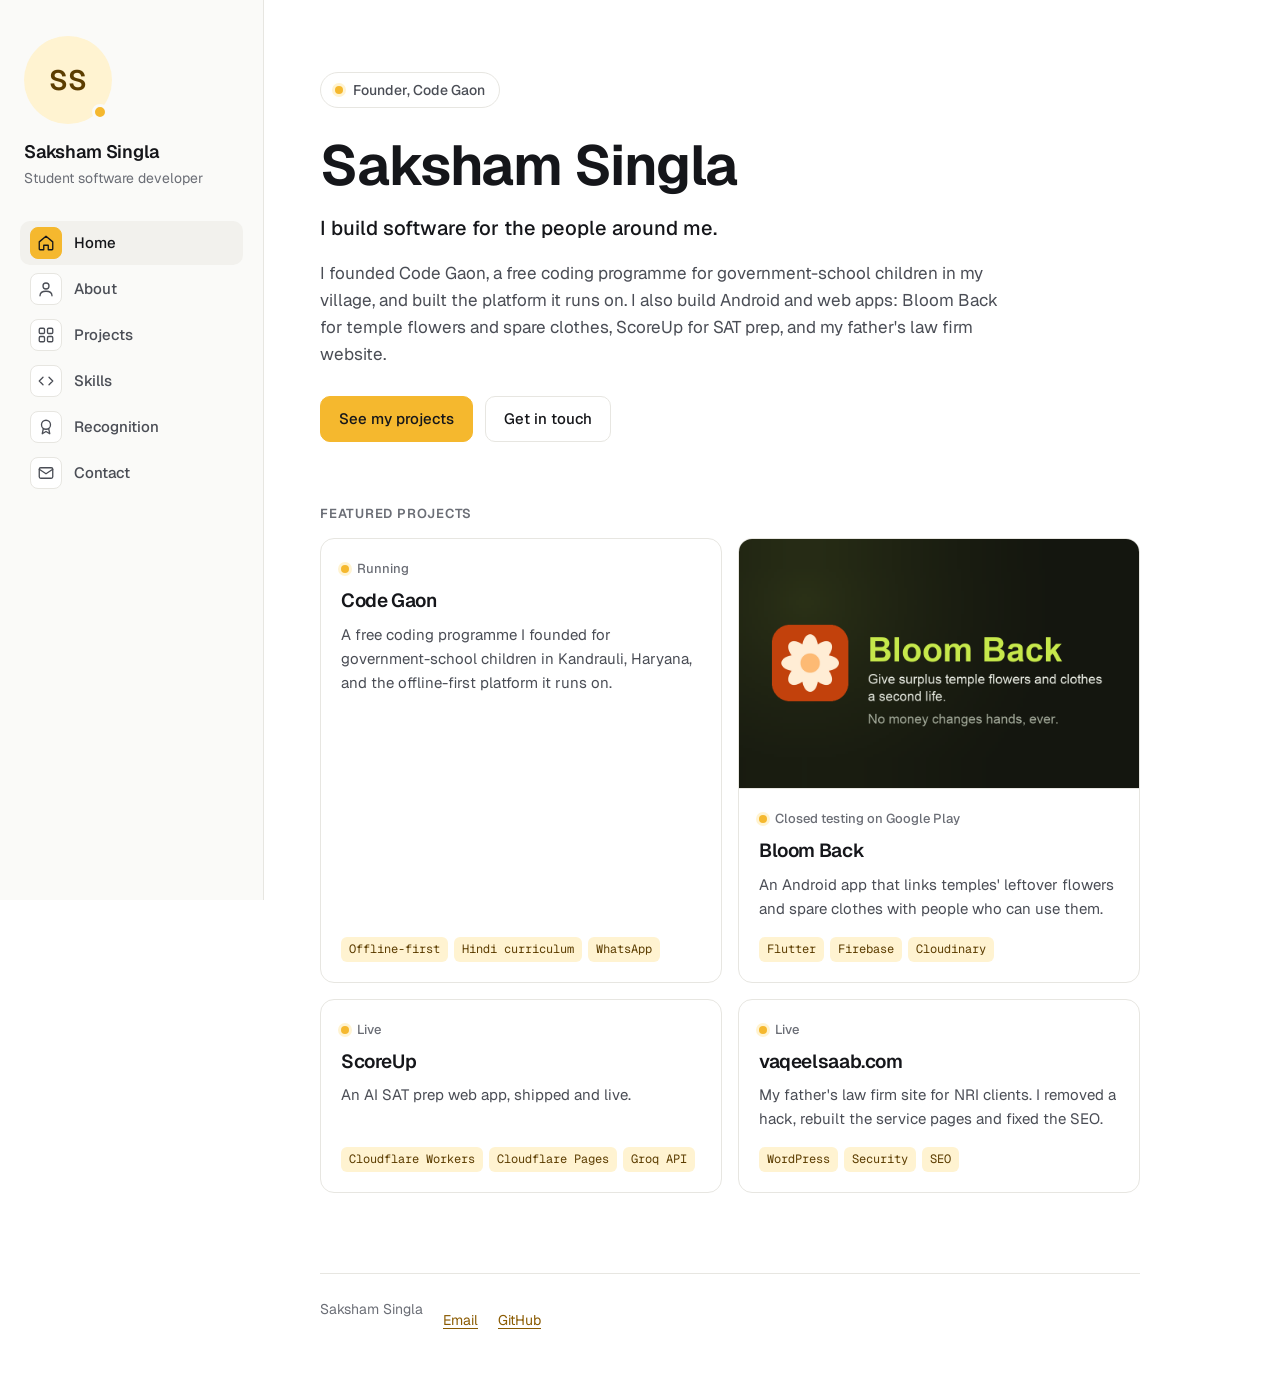
==== index.html @ 0340c80e "Build portfolio site" ====
<!doctype html>
<html lang="en">
<head>
  <meta charset="utf-8">
  <meta name="viewport" content="width=device-width, initial-scale=1">
  <title>Saksham Singla</title>
  <meta name="description" content="Saksham Singla, student software developer. Founder of Code Gaon; builder of Bloom Back and ScoreUp.">
  <meta name="theme-color" content="#FFFFFF">
  <meta property="og:title" content="Saksham Singla">
  <meta property="og:description" content="Saksham Singla, student software developer. Founder of Code Gaon; builder of Bloom Back and ScoreUp.">
  <meta property="og:type" content="website">
  <link rel="icon" href="favicon.svg" type="image/svg+xml">
  <link rel="preconnect" href="https://fonts.googleapis.com">
  <link rel="preconnect" href="https://fonts.gstatic.com" crossorigin>
  <link rel="stylesheet" href="https://fonts.googleapis.com/css2?family=Geist:wght@400;500;600;700&family=Geist+Mono:wght@400;500&display=swap">
  <link rel="stylesheet" href="style.css">
  <script>document.documentElement.classList.add("js")</script>
</head>
<body>
  <a class="skip" href="#main">Skip to content</a>

  <header class="side">
    <div class="side-top">
      <a class="me" href="index.html">
        <span class="avatar">
          <span class="initials" aria-hidden="true">SS</span>
          <img src="assets/photo.jpg" alt="Photo of Saksham Singla" width="88" height="88" onload="this.classList.add('ok')">
          <span class="dot" aria-hidden="true"></span>
        </span>
        <span>
          <span class="me-name">Saksham Singla</span>
          <span class="me-role">Student software developer</span>
        </span>
      </a>
      <button class="menu-btn" type="button" aria-expanded="false" aria-controls="nav">
        <svg viewBox="0 0 24 24" aria-hidden="true"><path d="M4 7h16M4 12h16M4 17h16"/></svg>Menu
      </button>
    </div>
    <nav id="nav" class="nav" aria-label="Main">
      <a href="index.html" class="on" aria-current="page"><span class="ico" aria-hidden="true"><svg viewBox="0 0 24 24"><path d="M3 10.5 12 3l9 7.5V20a1 1 0 0 1-1 1h-5v-6H9v6H4a1 1 0 0 1-1-1z"/></svg></span>Home</a>
      <a href="about.html"><span class="ico" aria-hidden="true"><svg viewBox="0 0 24 24"><circle cx="12" cy="8" r="4"/><path d="M4 21c0-4 3.6-6 8-6s8 2 8 6"/></svg></span>About</a>
      <a href="projects.html"><span class="ico" aria-hidden="true"><svg viewBox="0 0 24 24"><rect x="3" y="3" width="7" height="7" rx="1.5"/><rect x="14" y="3" width="7" height="7" rx="1.5"/><rect x="3" y="14" width="7" height="7" rx="1.5"/><rect x="14" y="14" width="7" height="7" rx="1.5"/></svg></span>Projects</a>
      <a href="skills.html"><span class="ico" aria-hidden="true"><svg viewBox="0 0 24 24"><path d="m8 7-5 5 5 5M16 7l5 5-5 5"/></svg></span>Skills</a>
      <a href="recognition.html"><span class="ico" aria-hidden="true"><svg viewBox="0 0 24 24"><circle cx="12" cy="9" r="6"/><path d="m8.5 14-1.5 7 5-3 5 3-1.5-7"/></svg></span>Recognition</a>
      <a href="contact.html"><span class="ico" aria-hidden="true"><svg viewBox="0 0 24 24"><rect x="3" y="5" width="18" height="14" rx="2"/><path d="m3 7 9 6 9-6"/></svg></span>Contact</a>
    </nav>
  </header>

  <main id="main">
    <div class="wrap">
      <section class="hero" aria-labelledby="hero-title">
        <p class="badge"><span class="sdot" aria-hidden="true"></span>Founder, Code Gaon</p>
        <h1 id="hero-title">Saksham Singla</h1>
        <p class="role">I build software for the people around me.</p>
        <p class="summary">I founded Code Gaon, a free coding programme for government-school children in my village, and built the platform it runs on. I also build Android and web apps: Bloom Back for temple flowers and spare clothes, ScoreUp for SAT prep, and my father's law firm website.</p>
        <div class="actions">
          <a class="btn primary" href="projects.html">See my projects</a>
          <a class="btn" data-link="resume" hidden>Download résumé</a>
          <a class="btn" href="contact.html">Get in touch</a>
        </div>
      </section>

      <section class="block" aria-labelledby="featured">
        <h2 id="featured" class="section-title">Featured projects</h2>
        <div class="cards">
        <article class="card">
          <img class="card-shot" src="assets/code-gaon.jpg" alt="Code Gaon students at work in the village computer room" width="1200" height="750" decoding="async" onload="this.classList.add('ok')">
          <div class="card-body">
            <p class="status"><span class="sdot" aria-hidden="true"></span>Running</p>
            <h3><a class="card-link" href="projects.html#code-gaon">Code Gaon</a></h3>
            <p class="desc">A free coding programme I founded for government-school children in Kandrauli, Haryana, and the offline-first platform it runs on.</p>
            <ul class="tags"><li>Offline-first</li><li>Hindi curriculum</li><li>WhatsApp</li></ul>
          </div>
        </article>
        <article class="card">
          <img class="card-shot" src="assets/bloom-back.png" alt="Bloom Back app screens" width="1200" height="750" decoding="async" onload="this.classList.add('ok')">
          <div class="card-body">
            <p class="status"><span class="sdot" aria-hidden="true"></span>Closed testing on Google Play</p>
            <h3><a class="card-link" href="projects.html#bloom-back">Bloom Back</a></h3>
            <p class="desc">An Android app that links temples' leftover flowers and spare clothes with people who can use them.</p>
            <ul class="tags"><li>Flutter</li><li>Firebase</li><li>Cloudinary</li></ul>
          </div>
        </article>
        <article class="card">
          <img class="card-shot" src="assets/scoreup.png" alt="ScoreUp web app screen" width="1200" height="750" decoding="async" onload="this.classList.add('ok')">
          <div class="card-body">
            <p class="status"><span class="sdot" aria-hidden="true"></span>Live</p>
            <h3><a class="card-link" href="projects.html#scoreup">ScoreUp</a></h3>
            <p class="desc">An AI SAT prep web app, shipped and live.</p>
            <ul class="tags"><li>Cloudflare Workers</li><li>Cloudflare Pages</li><li>Groq API</li></ul>
          </div>
        </article>
        <article class="card">
          <div class="card-body">
            <p class="status"><span class="sdot" aria-hidden="true"></span>Live</p>
            <h3><a class="card-link" href="projects.html#vaqeelsaab">vaqeelsaab.com</a></h3>
            <p class="desc">My father's law firm site for NRI clients. I removed a hack, rebuilt the service pages and fixed the SEO.</p>
            <ul class="tags"><li>WordPress</li><li>Security</li><li>SEO</li></ul>
          </div>
        </article>
        </div>
      </section>

      <footer class="foot">
        <span>Saksham Singla</span>
        <a data-link="email" href="mailto:sakshamsingla8b@gmail.com">Email</a>
        <a data-link="github" href="https://github.com/sakshamsingla2022">GitHub</a>
        <a data-link="linkedin" hidden>LinkedIn</a>
      </footer>
    </div>
  </main>

  <script src="script.js" defer></script>
</body>
</html>
---- style.css ----
/* ==========================================================
   Saksham Singla — portfolio styles
   Design tokens live in :root. Change colours here, not below.
   ========================================================== */

:root {
  --bg: #FFFFFF;          /* page background */
  --side: #FAFAF8;        /* sidebar and soft panels */
  --text: #15161A;        /* main text */
  --text-2: #4A4D55;      /* secondary text */
  --text-3: #6B6E76;      /* labels, small print */
  --line: #E7E6E1;        /* borders */
  --line-strong: #CFCDC6; /* border on hover */
  --hover: #F2F1ED;       /* nav hover */

  --yellow: #F5B82E;      /* fills only: buttons, current icon, dots */
  --tag: #FFF3D1;         /* tag backgrounds */
  --tag-text: #5C3D00;    /* text on tags */
  --amber: #8A5A00;       /* links and small accent text */

  --font: "Geist", system-ui, -apple-system, "Segoe UI", Roboto, sans-serif;
  --mono: "Geist Mono", ui-monospace, SFMono-Regular, Menlo, monospace;

  --side-w: 264px;
  --content: 820px;
  --radius: 14px;
}

/* ---------- Base ---------- */
*, *::before, *::after { box-sizing: border-box; }
[hidden] { display: none !important; }
html { -webkit-text-size-adjust: 100%; }
body {
  margin: 0;
  background: var(--bg);
  color: var(--text);
  font: 400 16px/1.6 var(--font);
  -webkit-font-smoothing: antialiased;
}
img { display: block; max-width: 100%; }
h1, h2, h3 { margin: 0; line-height: 1.2; letter-spacing: -0.02em; color: var(--text); }
p { margin: 0; }
a { color: var(--amber); text-underline-offset: 3px; text-decoration-thickness: 1px; }
a:hover { color: var(--text); }
:focus-visible { outline: 2px solid var(--text); outline-offset: 3px; border-radius: 6px; }

.skip {
  position: absolute; left: -9999px; top: 8px;
  background: #fff; color: var(--text);
  padding: 10px 14px; border: 1px solid var(--line); border-radius: 8px;
}
.skip:focus { left: 8px; z-index: 100; }

/* Images stay hidden until they have loaded (script adds .ok) */
.avatar img:not(.ok),
.card-shot:not(.ok),
.case-shot:not(.ok) { display: none; }

/* ---------- Sidebar ---------- */
.side {
  position: fixed; top: 0; bottom: 0; left: 0;
  width: var(--side-w);
  background: var(--side);
  border-right: 1px solid var(--line);
  padding: 32px 20px;
  display: flex; flex-direction: column; gap: 28px;
  overflow-y: auto;
}
.me {
  display: flex; flex-direction: column; gap: 14px;
  padding: 4px; color: var(--text); text-decoration: none;
}
.me:hover { color: var(--text); }
.avatar {
  position: relative; flex: none;
  width: 88px; height: 88px; border-radius: 50%;
  background: var(--tag);
  display: grid; place-items: center;
}
.initials { font-size: 28px; font-weight: 600; color: var(--tag-text); }
.avatar img {
  position: absolute; inset: 0;
  width: 100%; height: 100%;
  border-radius: 50%; object-fit: cover;
}
.avatar .dot {
  position: absolute; right: 4px; bottom: 4px;
  width: 16px; height: 16px; border-radius: 50%;
  background: var(--yellow); border: 3px solid var(--side);
}
.me-name { display: block; font-size: 18px; font-weight: 600; letter-spacing: -0.01em; }
.me-role { display: block; font-size: 14px; color: var(--text-3); }

.menu-btn { display: none; }

.nav { display: flex; flex-direction: column; gap: 2px; }
.nav a {
  display: flex; align-items: center; gap: 12px;
  min-height: 44px; padding: 6px 10px; border-radius: 10px;
  color: var(--text-2); text-decoration: none;
  font-size: 15px; font-weight: 500;
}
.nav a:hover { background: var(--hover); color: var(--text); }
.nav a.on { background: var(--hover); color: var(--text); }
.ico {
  flex: none; width: 32px; height: 32px; border-radius: 8px;
  display: grid; place-items: center;
  background: #fff; border: 1px solid var(--line);
}
.ico svg, .menu-btn svg {
  width: 18px; height: 18px;
  fill: none; stroke: currentColor; stroke-width: 1.75;
  stroke-linecap: round; stroke-linejoin: round;
}
.nav a.on .ico { background: var(--yellow); border-color: var(--yellow); color: var(--text); }

/* ---------- Main column ---------- */
main { margin-left: var(--side-w); padding: 72px 56px 48px; }
.wrap { max-width: var(--content); }
.block { margin-top: 64px; }

.page-head { margin-bottom: 40px; }
.page-head h1 { font-size: 40px; font-weight: 650; }
.page-head p { margin-top: 12px; max-width: 60ch; font-size: 18px; color: var(--text-2); }

.section-title {
  margin-bottom: 16px;
  font-size: 13px; font-weight: 600; letter-spacing: 0.06em; text-transform: uppercase;
  color: var(--text-3);
}

/* Status dot (yellow fill) */
.sdot {
  flex: none; width: 8px; height: 8px; border-radius: 50%;
  background: var(--yellow); box-shadow: 0 0 0 3px var(--tag);
}
.status {
  display: inline-flex; align-items: center; gap: 8px;
  font-size: 13px; font-weight: 500; color: var(--text-3);
}

/* Tech tags (Geist Mono) */
.tags { list-style: none; margin: 0; padding: 0; display: flex; flex-wrap: wrap; gap: 6px; }
.tags li {
  font-family: var(--mono); font-size: 12px;
  background: var(--tag); color: var(--tag-text);
  padding: 3px 8px; border-radius: 6px;
}

/* Buttons */
.actions { display: flex; flex-wrap: wrap; gap: 12px; margin-top: 28px; }
.btn {
  display: inline-flex; align-items: center; justify-content: center;
  min-height: 44px; padding: 10px 18px; border-radius: 10px;
  background: #fff; color: var(--text); border: 1px solid var(--line);
  font-size: 15px; font-weight: 500; text-decoration: none;
}
.btn:hover { color: var(--text); border-color: var(--line-strong); }
.btn.primary { background: var(--yellow); border-color: var(--yellow); }
.btn.primary:hover { background: #EBAA1A; border-color: #EBAA1A; }

/* Text link with an arrow */
.more {
  display: inline-flex; align-items: center; min-height: 44px;
  font-weight: 500;
}

/* ---------- Home ---------- */
.badge {
  display: inline-flex; align-items: center; gap: 10px;
  margin-bottom: 24px; padding: 6px 14px;
  border: 1px solid var(--line); border-radius: 999px; background: #fff;
  font-size: 14px; font-weight: 500; color: var(--text-2);
}
.hero h1 { font-size: clamp(40px, 6vw, 56px); font-weight: 650; }
.role { margin-top: 12px; font-size: 20px; font-weight: 500; color: var(--text); max-width: 34ch; }
.summary { margin-top: 16px; max-width: 62ch; font-size: 17px; color: var(--text-2); }

.cards { display: grid; grid-template-columns: repeat(2, minmax(0, 1fr)); gap: 16px; }
.card {
  position: relative;
  display: flex; flex-direction: column;
  border: 1px solid var(--line); border-radius: var(--radius);
  background: #fff; overflow: hidden;
  transition: border-color 0.15s;
}
.card:hover { border-color: var(--line-strong); }
.card:has(.card-link:focus-visible) { outline: 2px solid var(--text); outline-offset: 2px; }
.card-shot {
  width: 100%; height: auto; aspect-ratio: 16 / 10; object-fit: cover;
  border-bottom: 1px solid var(--line); background: var(--side);
}
.card-body { flex: 1; display: flex; flex-direction: column; gap: 10px; padding: 20px; }
.card h3 { font-size: 19px; font-weight: 600; }
.card-link { color: var(--text); text-decoration: none; }
.card-link:hover { color: var(--text); }
.card-link:focus-visible { outline: none; }
.card-link::after { content: ""; position: absolute; inset: 0; }   /* whole card is clickable */
.card .desc { font-size: 15px; color: var(--text-2); }
.card .tags { margin-top: auto; padding-top: 6px; }

/* ---------- About ---------- */
.about-grid {
  display: grid; grid-template-columns: minmax(0, 1fr) 260px;
  gap: 40px; align-items: start;
}
.prose p { font-size: 17px; color: var(--text-2); }
.prose p + p { margin-top: 18px; }
.facts {
  padding: 20px; border: 1px solid var(--line); border-radius: var(--radius);
  background: var(--side);
}
.facts dl { margin: 0; display: grid; gap: 14px; }
.facts dt { font-size: 13px; font-weight: 500; color: var(--text-3); }
.facts dd { margin: 2px 0 0; font-weight: 500; }

.gh { padding: 20px; border: 1px solid var(--line); border-radius: var(--radius); }
.gh-total { font-size: 15px; color: var(--text-2); }
.gh-scroll { margin-top: 16px; padding-bottom: 6px; overflow-x: auto; }
.gh-grid {
  display: grid; width: max-content;
  grid-template-rows: repeat(7, 11px);
  grid-auto-flow: column; grid-auto-columns: 11px; gap: 3px;
}
.gh-cell { border-radius: 2px; background: #F1F0EC; }
.gh-cell.gh-pad { background: transparent; }
.gh-cell[data-level="1"] { background: #FFE7A3; }
.gh-cell[data-level="2"] { background: #F9CF62; }
.gh-cell[data-level="3"] { background: #F5B82E; }
.gh-cell[data-level="4"] { background: #B87F00; }

/* ---------- Projects ---------- */
.jump { list-style: none; margin: 0 0 8px; padding: 0; display: flex; flex-wrap: wrap; gap: 8px; }
.jump a {
  display: inline-flex; align-items: center; min-height: 44px; padding: 8px 14px;
  border: 1px solid var(--line); border-radius: 999px;
  color: var(--text-2); text-decoration: none; font-size: 14px; font-weight: 500;
}
.jump a:hover { color: var(--text); border-color: var(--line-strong); }

.case { padding: 48px 0; border-top: 1px solid var(--line); scroll-margin-top: 24px; }
.case:first-of-type { border-top: 0; padding-top: 24px; }
.case-shot {
  width: 100%; height: auto; aspect-ratio: 16 / 10; object-fit: cover;
  margin-bottom: 24px;
  border: 1px solid var(--line); border-radius: var(--radius); background: var(--side);
}
.case-head { display: flex; flex-wrap: wrap; align-items: center; justify-content: space-between; gap: 8px 16px; }
.case h2 { font-size: 28px; font-weight: 650; }
.lede { margin-top: 10px; max-width: 62ch; font-size: 18px; color: var(--text-2); }
.meta {
  display: grid; grid-template-columns: repeat(3, minmax(0, 1fr)); gap: 16px;
  margin: 24px 0 28px; padding: 16px 20px;
  background: var(--side); border: 1px solid var(--line); border-radius: var(--radius);
}
.meta dt { font-size: 13px; font-weight: 500; color: var(--text-3); }
.meta dd { margin: 4px 0 0; font-size: 15px; font-weight: 500; }
.meta .tags { margin-top: 2px; }
.case-grid { display: grid; grid-template-columns: repeat(3, minmax(0, 1fr)); gap: 24px; }
.case-grid h3 { margin-bottom: 8px; font-size: 15px; font-weight: 600; }
.case-grid p { font-size: 15px; color: var(--text-2); }
.case-links { display: flex; flex-wrap: wrap; gap: 12px; margin-top: 24px; }

/* ---------- Skills ---------- */
.skill-groups { display: grid; grid-template-columns: repeat(2, minmax(0, 1fr)); gap: 16px; }
.group { padding: 20px; border: 1px solid var(--line); border-radius: var(--radius); }
.group h2 { font-size: 17px; font-weight: 600; }
.group p { margin-top: 4px; font-size: 14px; color: var(--text-3); }
.group ul { list-style: none; margin: 14px 0 0; padding: 0; display: flex; flex-wrap: wrap; gap: 8px; }
.group li {
  padding: 6px 10px; border: 1px solid var(--line); border-radius: 8px;
  background: #fff; font-size: 14px; font-weight: 500;
}

/* ---------- Recognition ---------- */
.rows { list-style: none; margin: 0; padding: 0; border-top: 1px solid var(--line); }
.rows li {
  display: grid; grid-template-columns: minmax(0, 1fr) auto; gap: 8px 20px;
  align-items: start; padding: 20px 0; border-bottom: 1px solid var(--line);
}
.rows h2 { font-size: 17px; font-weight: 600; }
.rows p { margin-top: 4px; font-size: 15px; color: var(--text-2); }
.tag {
  padding: 4px 10px; border-radius: 999px; white-space: nowrap;
  background: var(--tag); color: var(--tag-text);
  font-size: 13px; font-weight: 500;
}

/* ---------- Contact ---------- */
.contact-list { list-style: none; margin: 0; padding: 0; border: 1px solid var(--line); border-radius: var(--radius); }
.contact-list li {
  display: flex; flex-wrap: wrap; align-items: center; justify-content: space-between;
  gap: 4px 16px; padding: 12px 20px;
}
.contact-list li + li { border-top: 1px solid var(--line); }
.contact-list .label { font-size: 14px; font-weight: 500; color: var(--text-3); }
.contact-list a { display: inline-flex; align-items: center; min-height: 44px; font-weight: 500; overflow-wrap: anywhere; }

/* ---------- Footer ---------- */
.foot {
  margin-top: 80px; padding-top: 24px; border-top: 1px solid var(--line);
  display: flex; flex-wrap: wrap; gap: 4px 20px;
  font-size: 14px; color: var(--text-3);
}
.foot a { display: inline-flex; align-items: center; min-height: 44px; }

/* ---------- Phones and small tablets ---------- */
@media (max-width: 1100px) {
  .about-grid { grid-template-columns: 1fr; }
}

@media (max-width: 860px) {
  .side {
    position: sticky; top: 0; bottom: auto; z-index: 50;
    width: auto; padding: 8px 16px; gap: 0;
    border-right: 0; border-bottom: 1px solid var(--line);
    overflow: visible;
  }
  .side-top { display: flex; align-items: center; justify-content: space-between; gap: 12px; }
  .me { flex-direction: row; align-items: center; gap: 12px; padding: 0; min-height: 44px; }
  .avatar { width: 40px; height: 40px; }
  .initials { font-size: 15px; }
  .avatar .dot { right: -1px; bottom: -1px; width: 12px; height: 12px; border-width: 2px; }
  .me-name { font-size: 16px; }
  .me-role { font-size: 13px; }

  .menu-btn {
    display: inline-flex; align-items: center; justify-content: center; gap: 8px;
    min-width: 44px; min-height: 44px; padding: 0 12px;
    background: #fff; color: var(--text); border: 1px solid var(--line); border-radius: 10px;
    font: 500 14px var(--font); cursor: pointer;
  }
  .js .nav { display: none; }
  .js .side.open .nav { display: flex; padding: 10px 0 8px; }

  main { margin-left: 0; padding: 40px 16px 24px; }
  .page-head h1 { font-size: 32px; }
  .cards, .skill-groups, .case-grid, .meta { grid-template-columns: 1fr; }
  .case h2 { font-size: 24px; }
  .foot { margin-top: 56px; }
}

@media (max-width: 520px) {
  .rows li { grid-template-columns: 1fr; }
  .rows .tag { justify-self: start; }
  .contact-list li { padding: 8px 16px; }
}

@media (prefers-reduced-motion: reduce) {
  * { transition: none !important; }
}
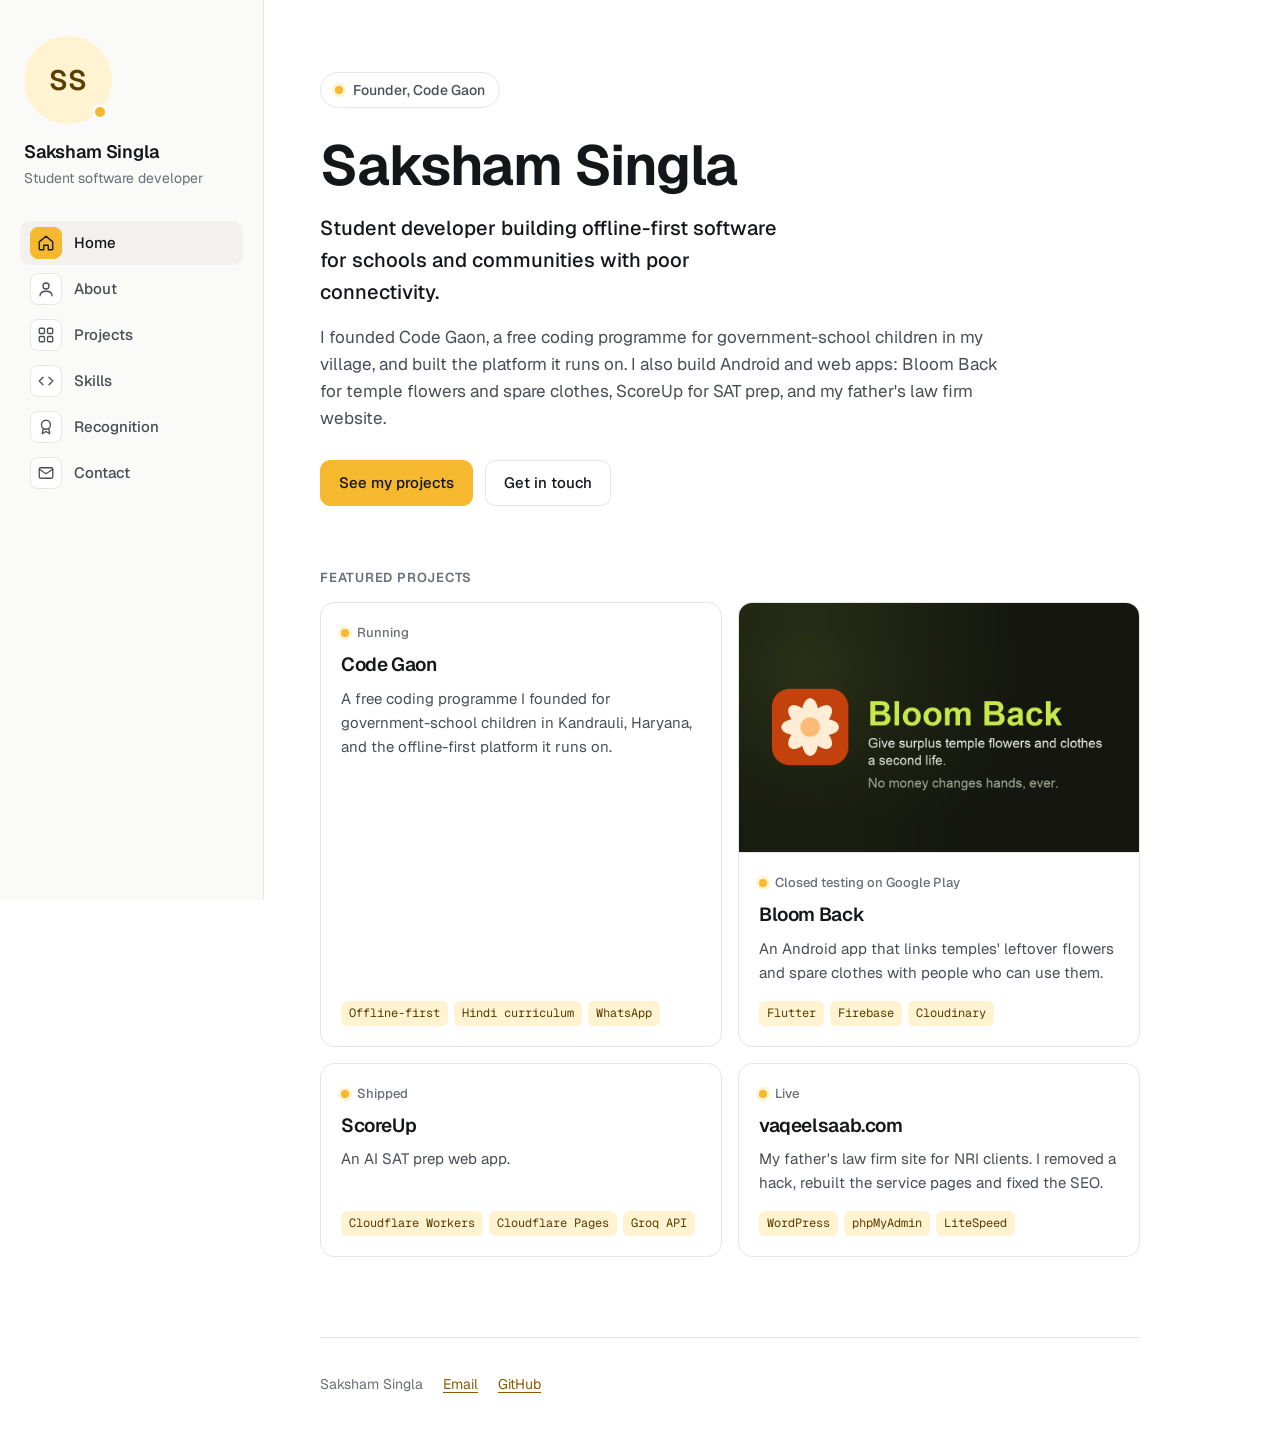
==== commit 34cf7b2d: "Sharpen content and add copy-email button" ====
--- a/index.html
+++ b/index.html
@@ -51,7 +51,7 @@
       <section class="hero" aria-labelledby="hero-title">
         <p class="badge"><span class="sdot" aria-hidden="true"></span>Founder, Code Gaon</p>
         <h1 id="hero-title">Saksham Singla</h1>
-        <p class="role">I build software for the people around me.</p>
+        <p class="role">Student developer building offline-first software for schools and communities with poor connectivity.</p>
         <p class="summary">I founded Code Gaon, a free coding programme for government-school children in my village, and built the platform it runs on. I also build Android and web apps: Bloom Back for temple flowers and spare clothes, ScoreUp for SAT prep, and my father's law firm website.</p>
         <div class="actions">
           <a class="btn primary" href="projects.html">See my projects</a>
@@ -84,9 +84,9 @@
         <article class="card">
           <img class="card-shot" src="assets/scoreup.png" alt="ScoreUp web app screen" width="1200" height="750" decoding="async" onload="this.classList.add('ok')">
           <div class="card-body">
-            <p class="status"><span class="sdot" aria-hidden="true"></span>Live</p>
+            <p class="status"><span class="sdot" aria-hidden="true"></span>Shipped</p>
             <h3><a class="card-link" href="projects.html#scoreup">ScoreUp</a></h3>
-            <p class="desc">An AI SAT prep web app, shipped and live.</p>
+            <p class="desc">An AI SAT prep web app.</p>
             <ul class="tags"><li>Cloudflare Workers</li><li>Cloudflare Pages</li><li>Groq API</li></ul>
           </div>
         </article>
@@ -95,7 +95,7 @@
             <p class="status"><span class="sdot" aria-hidden="true"></span>Live</p>
             <h3><a class="card-link" href="projects.html#vaqeelsaab">vaqeelsaab.com</a></h3>
             <p class="desc">My father's law firm site for NRI clients. I removed a hack, rebuilt the service pages and fixed the SEO.</p>
-            <ul class="tags"><li>WordPress</li><li>Security</li><li>SEO</li></ul>
+            <ul class="tags"><li>WordPress</li><li>phpMyAdmin</li><li>LiteSpeed</li></ul>
           </div>
         </article>
         </div>
--- a/style.css
+++ b/style.css
@@ -249,7 +249,7 @@
 .case h2 { font-size: 28px; font-weight: 650; }
 .lede { margin-top: 10px; max-width: 62ch; font-size: 18px; color: var(--text-2); }
 .meta {
-  display: grid; grid-template-columns: repeat(3, minmax(0, 1fr)); gap: 16px;
+  display: grid; grid-template-columns: repeat(auto-fit, minmax(180px, 1fr)); gap: 16px;
   margin: 24px 0 28px; padding: 16px 20px;
   background: var(--side); border: 1px solid var(--line); border-radius: var(--radius);
 }
@@ -265,7 +265,6 @@
 .skill-groups { display: grid; grid-template-columns: repeat(2, minmax(0, 1fr)); gap: 16px; }
 .group { padding: 20px; border: 1px solid var(--line); border-radius: var(--radius); }
 .group h2 { font-size: 17px; font-weight: 600; }
-.group p { margin-top: 4px; font-size: 14px; color: var(--text-3); }
 .group ul { list-style: none; margin: 14px 0 0; padding: 0; display: flex; flex-wrap: wrap; gap: 8px; }
 .group li {
   padding: 6px 10px; border: 1px solid var(--line); border-radius: 8px;
@@ -295,11 +294,21 @@
 .contact-list li + li { border-top: 1px solid var(--line); }
 .contact-list .label { font-size: 14px; font-weight: 500; color: var(--text-3); }
 .contact-list a { display: inline-flex; align-items: center; min-height: 44px; font-weight: 500; overflow-wrap: anywhere; }
+.email-group { display: inline-flex; flex-wrap: wrap; align-items: center; gap: 4px 12px; }
+.btn-sm { padding: 8px 14px; font-size: 14px; }
+.copy-btn { cursor: pointer; font-family: var(--font); }
+.copy-btn.done { background: var(--tag); border-color: var(--tag); color: var(--tag-text); }
+
+/* Visible only to screen readers */
+.sr-only {
+  position: absolute; width: 1px; height: 1px; padding: 0; margin: -1px;
+  overflow: hidden; clip: rect(0 0 0 0); white-space: nowrap; border: 0;
+}
 
 /* ---------- Footer ---------- */
 .foot {
   margin-top: 80px; padding-top: 24px; border-top: 1px solid var(--line);
-  display: flex; flex-wrap: wrap; gap: 4px 20px;
+  display: flex; flex-wrap: wrap; align-items: center; gap: 4px 20px;
   font-size: 14px; color: var(--text-3);
 }
 .foot a { display: inline-flex; align-items: center; min-height: 44px; }
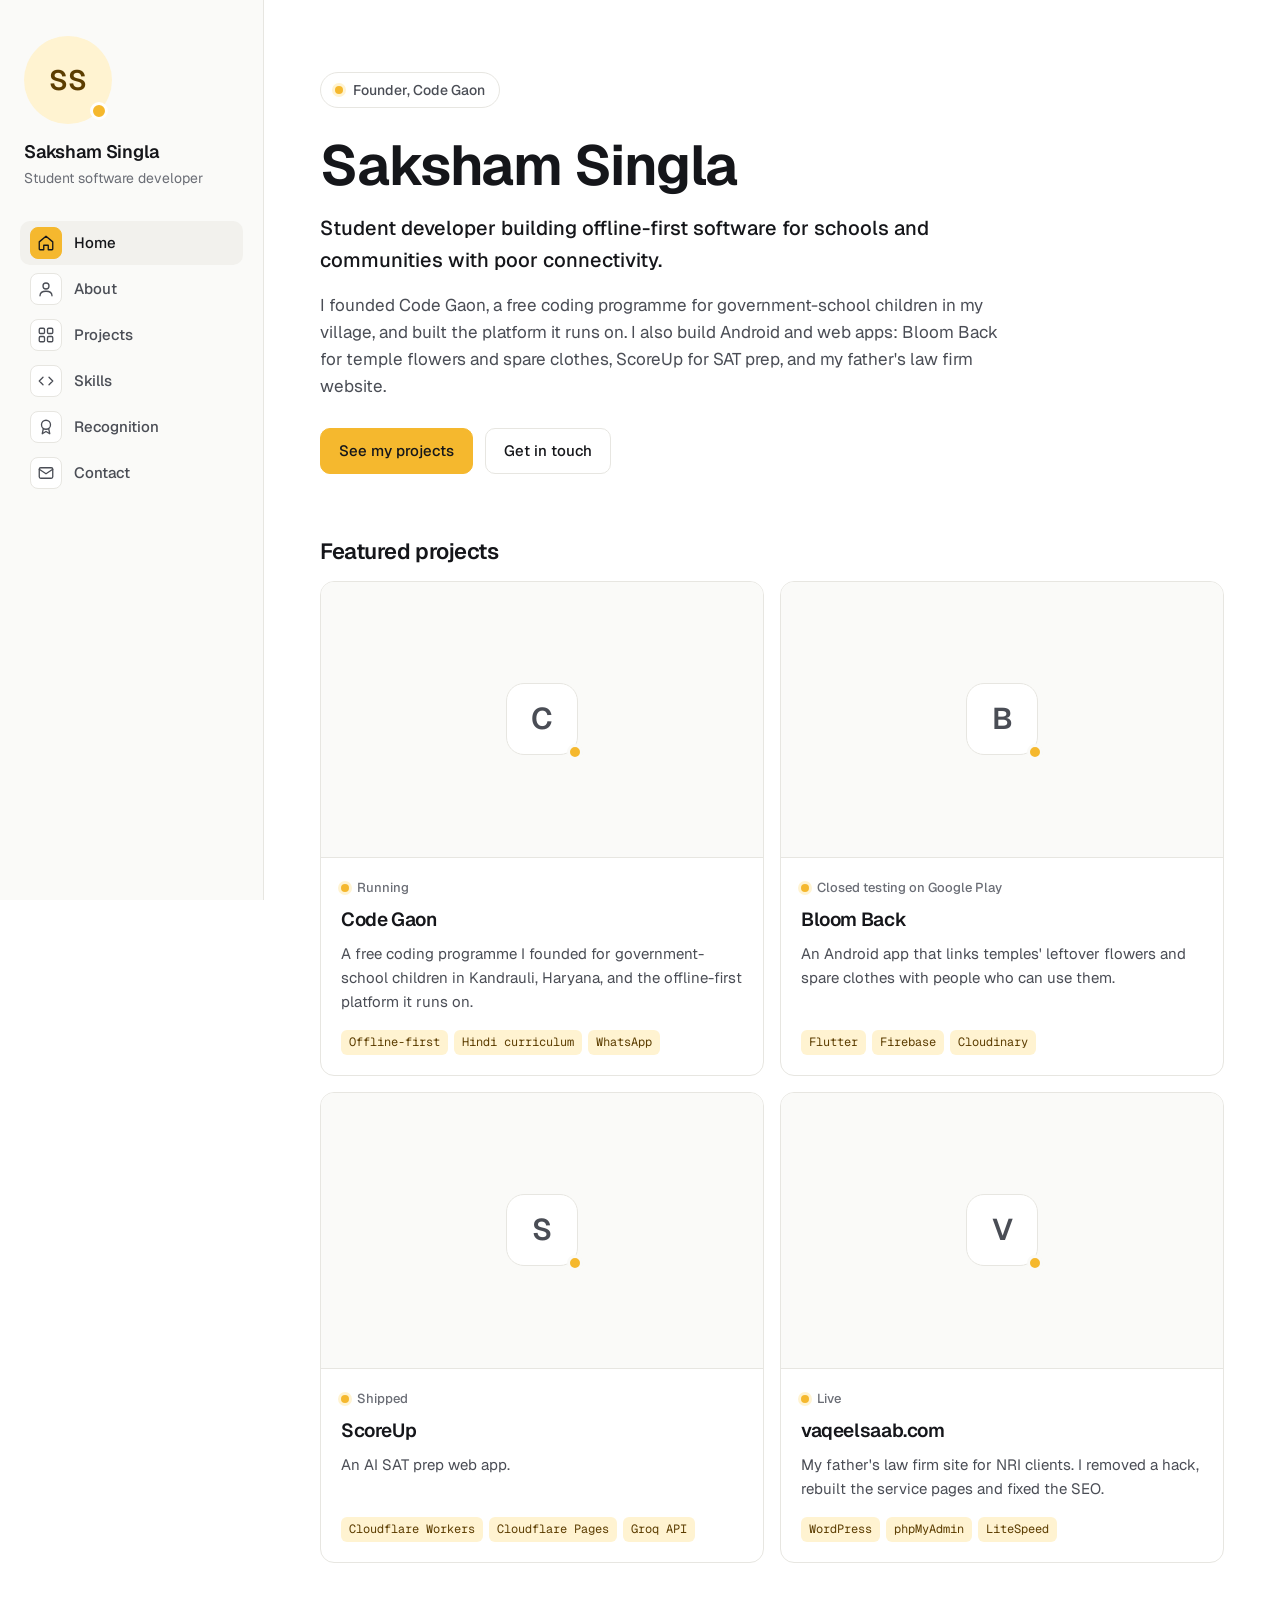
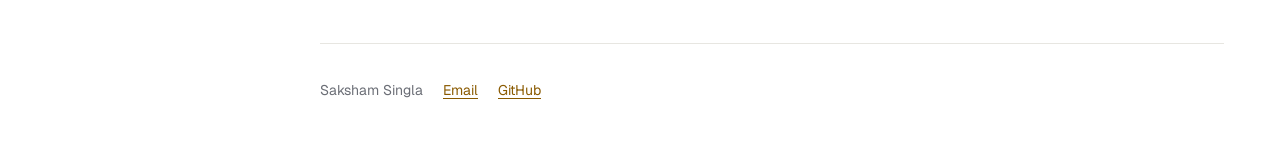
==== commit 6f64fd21: "Centre content and give every project card a matching media slot" ====
--- a/index.html
+++ b/index.html
@@ -24,7 +24,7 @@
       <a class="me" href="index.html">
         <span class="avatar">
           <span class="initials" aria-hidden="true">SS</span>
-          <img src="assets/photo.jpg" alt="Photo of Saksham Singla" width="88" height="88" onload="this.classList.add('ok')">
+          <img data-img="photo.jpg" alt="Photo of Saksham Singla" width="88" height="88" hidden onload="this.classList.add('ok')">
           <span class="dot" aria-hidden="true"></span>
         </span>
         <span>
@@ -64,7 +64,10 @@
         <h2 id="featured" class="section-title">Featured projects</h2>
         <div class="cards">
         <article class="card">
-          <img class="card-shot" src="assets/code-gaon.jpg" alt="Code Gaon students at work in the village computer room" width="1200" height="750" decoding="async" onload="this.classList.add('ok')">
+          <div class="media">
+            <span class="tile" aria-hidden="true"><span class="tile-letter">C</span></span>
+            <img class="card-shot" data-img="code-gaon.jpg" alt="Code Gaon students at work in the village computer room" width="1600" height="1000" loading="lazy" decoding="async" hidden onload="this.classList.add('ok')">
+          </div>
           <div class="card-body">
             <p class="status"><span class="sdot" aria-hidden="true"></span>Running</p>
             <h3><a class="card-link" href="projects.html#code-gaon">Code Gaon</a></h3>
@@ -73,7 +76,10 @@
           </div>
         </article>
         <article class="card">
-          <img class="card-shot" src="assets/bloom-back.png" alt="Bloom Back app screens" width="1200" height="750" decoding="async" onload="this.classList.add('ok')">
+          <div class="media">
+            <span class="tile" aria-hidden="true"><span class="tile-letter">B</span></span>
+            <img class="card-shot" data-img="bloom-back.png" alt="Bloom Back app screens" width="1600" height="1000" loading="lazy" decoding="async" hidden onload="this.classList.add('ok')">
+          </div>
           <div class="card-body">
             <p class="status"><span class="sdot" aria-hidden="true"></span>Closed testing on Google Play</p>
             <h3><a class="card-link" href="projects.html#bloom-back">Bloom Back</a></h3>
@@ -82,7 +88,10 @@
           </div>
         </article>
         <article class="card">
-          <img class="card-shot" src="assets/scoreup.png" alt="ScoreUp web app screen" width="1200" height="750" decoding="async" onload="this.classList.add('ok')">
+          <div class="media">
+            <span class="tile" aria-hidden="true"><span class="tile-letter">S</span></span>
+            <img class="card-shot" data-img="scoreup.png" alt="ScoreUp web app screen" width="1600" height="1000" loading="lazy" decoding="async" hidden onload="this.classList.add('ok')">
+          </div>
           <div class="card-body">
             <p class="status"><span class="sdot" aria-hidden="true"></span>Shipped</p>
             <h3><a class="card-link" href="projects.html#scoreup">ScoreUp</a></h3>
@@ -91,6 +100,9 @@
           </div>
         </article>
         <article class="card">
+          <div class="media">
+            <span class="tile" aria-hidden="true"><span class="tile-letter">V</span></span>
+          </div>
           <div class="card-body">
             <p class="status"><span class="sdot" aria-hidden="true"></span>Live</p>
             <h3><a class="card-link" href="projects.html#vaqeelsaab">vaqeelsaab.com</a></h3>
--- a/style.css
+++ b/style.css
@@ -22,7 +22,7 @@
   --mono: "Geist Mono", ui-monospace, SFMono-Regular, Menlo, monospace;
 
   --side-w: 264px;
-  --content: 820px;
+  --content: 1040px;
   --radius: 14px;
 }
 
@@ -51,10 +51,12 @@
 }
 .skip:focus { left: 8px; z-index: 100; }
 
-/* Images stay hidden until they have loaded (script adds .ok) */
-.avatar img:not(.ok),
+/* Images stay invisible until they have loaded (onload adds .ok).
+   Card and case images use opacity, not display:none, so that
+   loading="lazy" still works. */
+.avatar img:not(.ok) { display: none; }
 .card-shot:not(.ok),
-.case-shot:not(.ok) { display: none; }
+.case-shot:not(.ok) { opacity: 0; }
 
 /* ---------- Sidebar ---------- */
 .side {
@@ -85,8 +87,8 @@
 }
 .avatar .dot {
   position: absolute; right: 4px; bottom: 4px;
-  width: 16px; height: 16px; border-radius: 50%;
-  background: var(--yellow); border: 3px solid var(--side);
+  width: 18px; height: 18px; border-radius: 50%;
+  background: var(--yellow); border: 3px solid #fff;   /* white ring keeps it visible on the yellow tint */
 }
 .me-name { display: block; font-size: 18px; font-weight: 600; letter-spacing: -0.01em; }
 .me-role { display: block; font-size: 14px; color: var(--text-3); }
@@ -116,7 +118,7 @@
 
 /* ---------- Main column ---------- */
 main { margin-left: var(--side-w); padding: 72px 56px 48px; }
-.wrap { max-width: var(--content); }
+.wrap { max-width: var(--content); margin-inline: auto; }
 .block { margin-top: 64px; }
 
 .page-head { margin-bottom: 40px; }
@@ -125,8 +127,8 @@
 
 .section-title {
   margin-bottom: 16px;
-  font-size: 13px; font-weight: 600; letter-spacing: 0.06em; text-transform: uppercase;
-  color: var(--text-3);
+  font-size: 22px; font-weight: 600;
+  color: var(--text);
 }
 
 /* Status dot (yellow fill) */
@@ -173,7 +175,7 @@
   font-size: 14px; font-weight: 500; color: var(--text-2);
 }
 .hero h1 { font-size: clamp(40px, 6vw, 56px); font-weight: 650; }
-.role { margin-top: 12px; font-size: 20px; font-weight: 500; color: var(--text); max-width: 34ch; }
+.role { margin-top: 12px; font-size: 20px; font-weight: 500; color: var(--text); max-width: 46ch; }
 .summary { margin-top: 16px; max-width: 62ch; font-size: 17px; color: var(--text-2); }
 
 .cards { display: grid; grid-template-columns: repeat(2, minmax(0, 1fr)); gap: 16px; }
@@ -186,9 +188,28 @@
 }
 .card:hover { border-color: var(--line-strong); }
 .card:has(.card-link:focus-visible) { outline: 2px solid var(--text); outline-offset: 2px; }
+/* Every card gets the same 16:10 media slot. The tile sits underneath;
+   a loaded image covers it. */
+.media {
+  position: relative; aspect-ratio: 16 / 10; overflow: hidden;
+  background: var(--side); border-bottom: 1px solid var(--line);
+}
 .card-shot {
-  width: 100%; height: auto; aspect-ratio: 16 / 10; object-fit: cover;
-  border-bottom: 1px solid var(--line); background: var(--side);
+  position: absolute; inset: 0;
+  width: 100%; height: 100%; object-fit: cover;
+}
+.tile { position: absolute; inset: 0; display: grid; place-items: center; }
+.tile-letter {
+  position: relative;
+  width: 72px; height: 72px; border-radius: 18px;
+  display: grid; place-items: center;
+  background: #fff; border: 1px solid var(--line);
+  font-size: 30px; font-weight: 600; color: var(--text-2);
+}
+.tile-letter::after {
+  content: ""; position: absolute; right: -6px; bottom: -6px;
+  width: 16px; height: 16px; border-radius: 50%;
+  background: var(--yellow); border: 3px solid var(--side);
 }
 .card-body { flex: 1; display: flex; flex-direction: column; gap: 10px; padding: 20px; }
 .card h3 { font-size: 19px; font-weight: 600; }
@@ -204,7 +225,7 @@
   display: grid; grid-template-columns: minmax(0, 1fr) 260px;
   gap: 40px; align-items: start;
 }
-.prose p { font-size: 17px; color: var(--text-2); }
+.prose p { max-width: 65ch; font-size: 17px; color: var(--text-2); }
 .prose p + p { margin-top: 18px; }
 .facts {
   padding: 20px; border: 1px solid var(--line); border-radius: var(--radius);
@@ -240,11 +261,11 @@
 
 .case { padding: 48px 0; border-top: 1px solid var(--line); scroll-margin-top: 24px; }
 .case:first-of-type { border-top: 0; padding-top: 24px; }
-.case-shot {
-  width: 100%; height: auto; aspect-ratio: 16 / 10; object-fit: cover;
-  margin-bottom: 24px;
+.case-media {
+  aspect-ratio: 16 / 10; margin-bottom: 24px; overflow: hidden;
   border: 1px solid var(--line); border-radius: var(--radius); background: var(--side);
 }
+.case-shot { width: 100%; height: 100%; object-fit: cover; }
 .case-head { display: flex; flex-wrap: wrap; align-items: center; justify-content: space-between; gap: 8px 16px; }
 .case h2 { font-size: 28px; font-weight: 650; }
 .lede { margin-top: 10px; max-width: 62ch; font-size: 18px; color: var(--text-2); }
@@ -329,7 +350,7 @@
   .me { flex-direction: row; align-items: center; gap: 12px; padding: 0; min-height: 44px; }
   .avatar { width: 40px; height: 40px; }
   .initials { font-size: 15px; }
-  .avatar .dot { right: -1px; bottom: -1px; width: 12px; height: 12px; border-width: 2px; }
+  .avatar .dot { right: -2px; bottom: -2px; width: 15px; height: 15px; border-width: 3px; }
   .me-name { font-size: 16px; }
   .me-role { font-size: 13px; }
 
